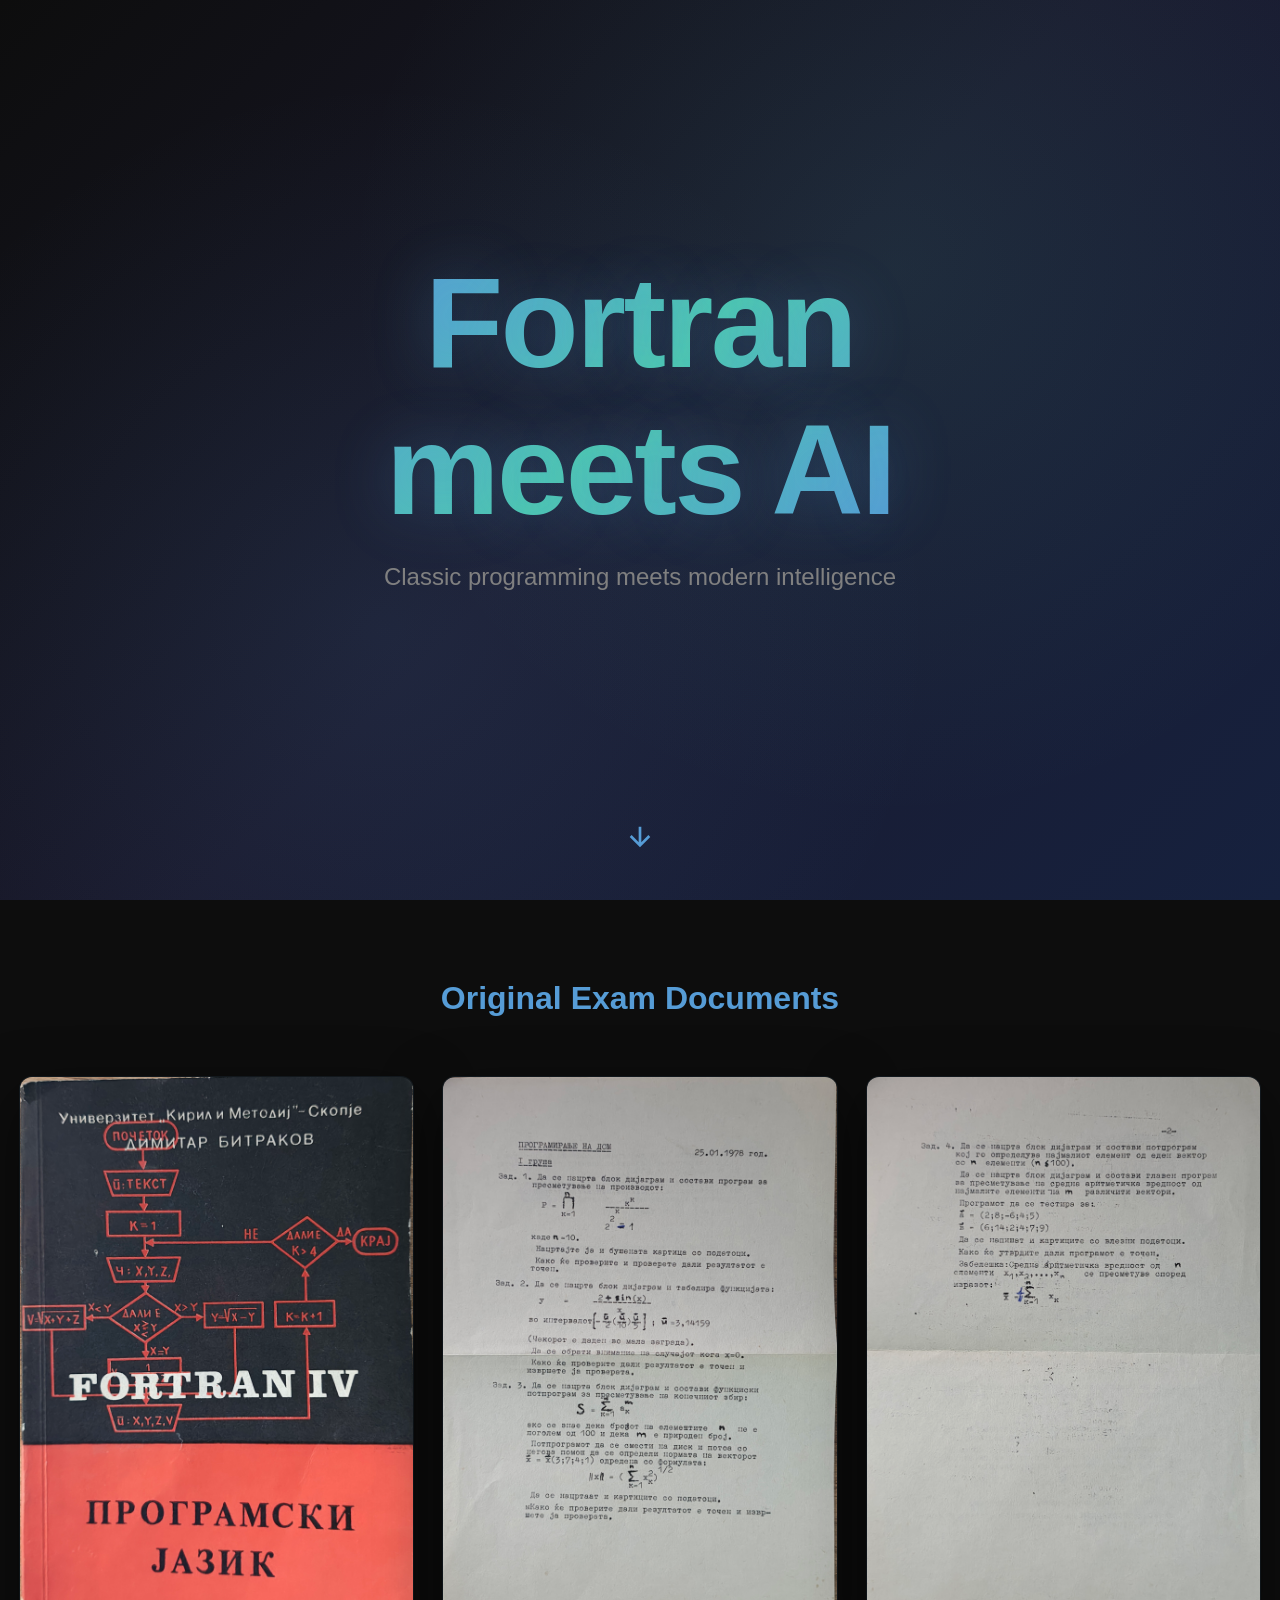
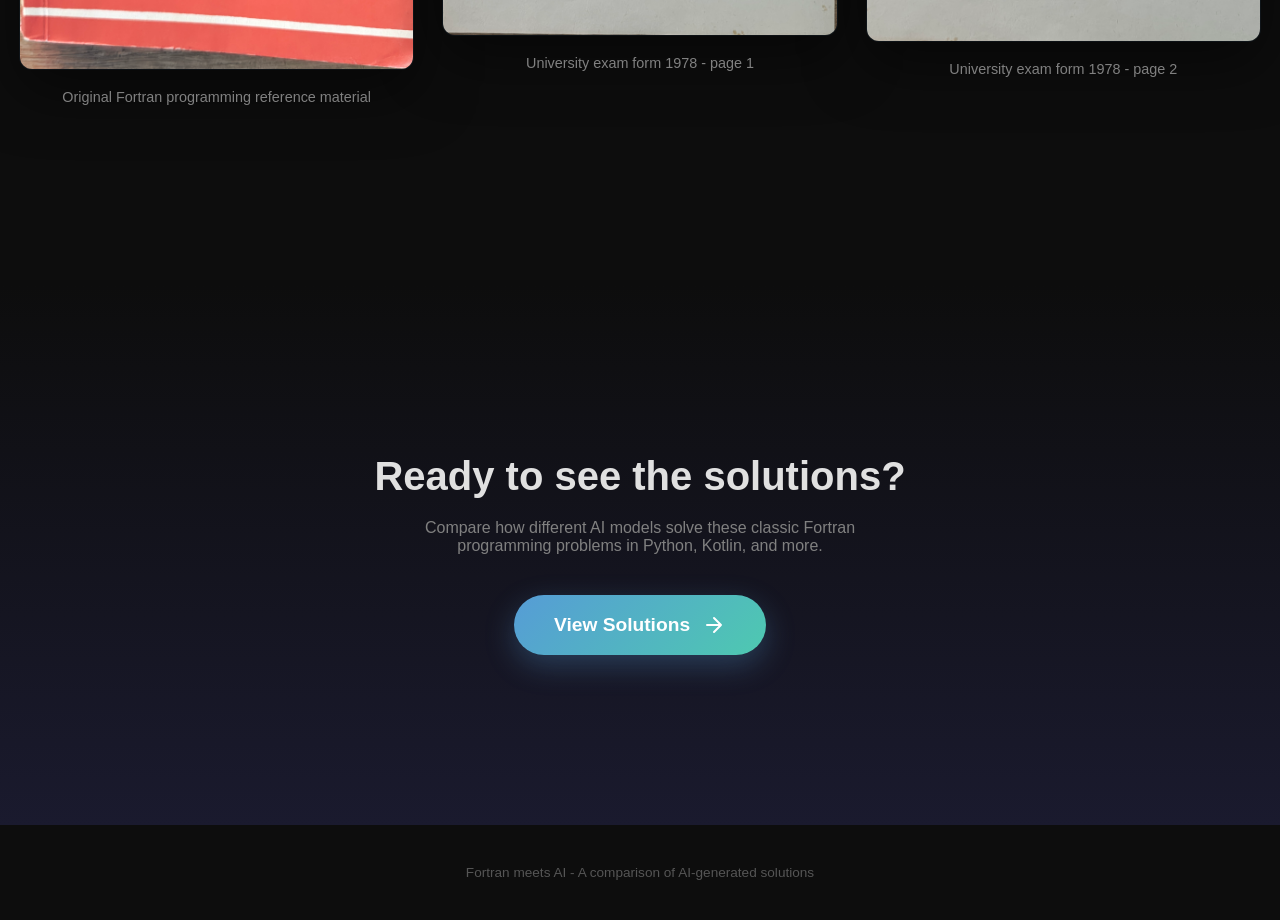
==== index.html @ 3dd75fbc "Update captions with page numbers" ====
<!DOCTYPE html>
<html lang="en">
<head>
  <meta charset="UTF-8">
  <meta name="viewport" content="width=device-width, initial-scale=1.0">
  <title>Fortran meets AI</title>
  <style>
    * { margin: 0; padding: 0; box-sizing: border-box; }
    
    html { scroll-behavior: smooth; }
    
    body { 
      font-family: -apple-system, BlinkMacSystemFont, 'Segoe UI', Roboto, sans-serif; 
      background: #0d0d0d;
      color: #e0e0e0;
      min-height: 100vh;
    }
    
    /* Hero Section */
    .hero {
      min-height: 100vh;
      display: flex;
      flex-direction: column;
      justify-content: center;
      align-items: center;
      text-align: center;
      padding: 40px 20px;
      background: linear-gradient(135deg, #0d0d0d 0%, #1a1a2e 50%, #16213e 100%);
      position: relative;
      overflow: hidden;
    }
    
    .hero::before {
      content: '';
      position: absolute;
      top: 0; left: 0; right: 0; bottom: 0;
      background: radial-gradient(circle at 30% 70%, rgba(86, 156, 214, 0.1) 0%, transparent 50%),
                  radial-gradient(circle at 70% 30%, rgba(78, 201, 176, 0.1) 0%, transparent 50%);
      pointer-events: none;
    }
    
    .hero-content {
      position: relative;
      z-index: 1;
    }
    
    .hero h1 {
      font-size: clamp(3rem, 12vw, 8rem);
      font-weight: 900;
      letter-spacing: -0.02em;
      background: linear-gradient(135deg, #569cd6 0%, #4ec9b0 50%, #569cd6 100%);
      -webkit-background-clip: text;
      -webkit-text-fill-color: transparent;
      background-clip: text;
      margin-bottom: 20px;
      text-shadow: 0 0 60px rgba(86, 156, 214, 0.3);
    }
    
    .hero .subtitle {
      font-size: clamp(1rem, 3vw, 1.5rem);
      color: #808080;
      margin-bottom: 60px;
      font-weight: 300;
    }
    
    .scroll-indicator {
      position: absolute;
      bottom: 40px;
      left: 50%;
      transform: translateX(-50%);
      animation: bounce 2s infinite;
      color: #569cd6;
      font-size: 2rem;
    }
    
    @keyframes bounce {
      0%, 20%, 50%, 80%, 100% { transform: translateX(-50%) translateY(0); }
      40% { transform: translateX(-50%) translateY(-15px); }
      60% { transform: translateX(-50%) translateY(-7px); }
    }
    
    /* Gallery Section */
    .gallery {
      padding: 80px 20px;
      max-width: 1400px;
      margin: 0 auto;
    }
    
    .gallery h2 {
      text-align: center;
      font-size: 2rem;
      color: #569cd6;
      margin-bottom: 60px;
    }
    
    .gallery-images {
      display: flex;
      gap: 30px;
      justify-content: center;
      flex-wrap: wrap;
    }
    
    .gallery-item {
      flex: 1;
      min-width: 280px;
      max-width: 400px;
      display: flex;
      flex-direction: column;
      align-items: center;
      margin-bottom: 100px;
      opacity: 0;
      transform: translateY(50px);
      transition: opacity 0.6s ease, transform 0.6s ease;
    }
    
    .gallery-item.visible {
      opacity: 1;
      transform: translateY(0);
    }
    
    .gallery-item img {
      max-width: 100%;
      width: 100%;
      max-width: 800px;
      height: auto;
      border-radius: 12px;
      box-shadow: 0 20px 60px rgba(0, 0, 0, 0.5),
                  0 0 0 1px rgba(86, 156, 214, 0.1);
      transition: transform 0.3s ease, box-shadow 0.3s ease;
    }
    
    .gallery-item img:hover {
      transform: scale(1.02);
      box-shadow: 0 30px 80px rgba(0, 0, 0, 0.6),
                  0 0 0 1px rgba(86, 156, 214, 0.3);
    }
    
    .gallery-item .caption {
      margin-top: 20px;
      color: #808080;
      font-size: 0.9rem;
    }
    
    /* CTA Section */
    .cta-section {
      min-height: 60vh;
      display: flex;
      flex-direction: column;
      justify-content: center;
      align-items: center;
      text-align: center;
      padding: 60px 20px;
      background: linear-gradient(180deg, #0d0d0d 0%, #1a1a2e 100%);
    }
    
    .cta-section h2 {
      font-size: clamp(1.5rem, 5vw, 2.5rem);
      color: #e0e0e0;
      margin-bottom: 20px;
    }
    
    .cta-section p {
      color: #808080;
      margin-bottom: 40px;
      max-width: 500px;
    }
    
    .btn-solutions {
      display: inline-flex;
      align-items: center;
      gap: 12px;
      padding: 18px 40px;
      font-size: 1.2rem;
      font-weight: 600;
      color: #fff;
      background: linear-gradient(135deg, #569cd6 0%, #4ec9b0 100%);
      border: none;
      border-radius: 50px;
      cursor: pointer;
      text-decoration: none;
      transition: transform 0.3s ease, box-shadow 0.3s ease;
      box-shadow: 0 10px 30px rgba(86, 156, 214, 0.3);
    }
    
    .btn-solutions:hover {
      transform: translateY(-3px);
      box-shadow: 0 15px 40px rgba(86, 156, 214, 0.4);
    }
    
    .btn-solutions svg {
      width: 24px;
      height: 24px;
      transition: transform 0.3s ease;
    }
    
    .btn-solutions:hover svg {
      transform: translateX(5px);
    }
    
    /* Footer */
    footer {
      text-align: center;
      padding: 40px 20px;
      color: #555;
      font-size: 0.85rem;
    }
    
    /* Responsive */
    @media (max-width: 768px) {
      .gallery { padding: 40px 15px; }
      .gallery-item { margin-bottom: 60px; }
    }
  </style>
</head>
<body>
  <!-- Hero Section -->
  <section class="hero">
    <div class="hero-content">
      <h1>Fortran<br>meets AI</h1>
      <p class="subtitle">Classic programming meets modern intelligence</p>
    </div>
    <div class="scroll-indicator">
      <svg xmlns="http://www.w3.org/2000/svg" width="32" height="32" viewBox="0 0 24 24" fill="none" stroke="currentColor" stroke-width="2">
        <path d="M12 5v14M19 12l-7 7-7-7"/>
      </svg>
    </div>
  </section>
  
  <!-- Gallery Section -->
  <section class="gallery">
    <h2>Original Exam Documents</h2>
    
    <div class="gallery-images">
      <div class="gallery-item">
        <img src="img/fortran_front.jpg" alt="Fortran Programming Book" loading="lazy">
        <p class="caption">Original Fortran programming reference material</p>
      </div>
      
      <div class="gallery-item">
        <img src="img/exam_pg_1_mk.jpg" alt="Exam Page 1" loading="lazy">
        <p class="caption">University exam form 1978 - page 1</p>
      </div>
      
      <div class="gallery-item">
        <img src="img/exam_pg_2_mk.jpg" alt="Exam Page 2" loading="lazy">
        <p class="caption">University exam form 1978 - page 2</p>
      </div>
    </div>
  </section>
  
  <!-- CTA Section -->
  <section class="cta-section">
    <h2>Ready to see the solutions?</h2>
    <p>Compare how different AI models solve these classic Fortran programming problems in Python, Kotlin, and more.</p>
    <a href="solutions.html" class="btn-solutions">
      View Solutions
      <svg xmlns="http://www.w3.org/2000/svg" viewBox="0 0 24 24" fill="none" stroke="currentColor" stroke-width="2" stroke-linecap="round" stroke-linejoin="round">
        <path d="M5 12h14M12 5l7 7-7 7"/>
      </svg>
    </a>
  </section>
  
  <footer>
    <p>Fortran meets AI - A comparison of AI-generated solutions</p>
  </footer>
  
  <script>
    // Scroll animations
    const observerOptions = {
      threshold: 0.1,
      rootMargin: '0px 0px -50px 0px'
    };
    
    const observer = new IntersectionObserver(function(entries) {
      entries.forEach(function(entry) {
        if (entry.isIntersecting) {
          entry.target.classList.add('visible');
        }
      });
    }, observerOptions);
    
    document.querySelectorAll('.gallery-item').forEach(function(item) {
      observer.observe(item);
    });
  </script>
</body>
</html>
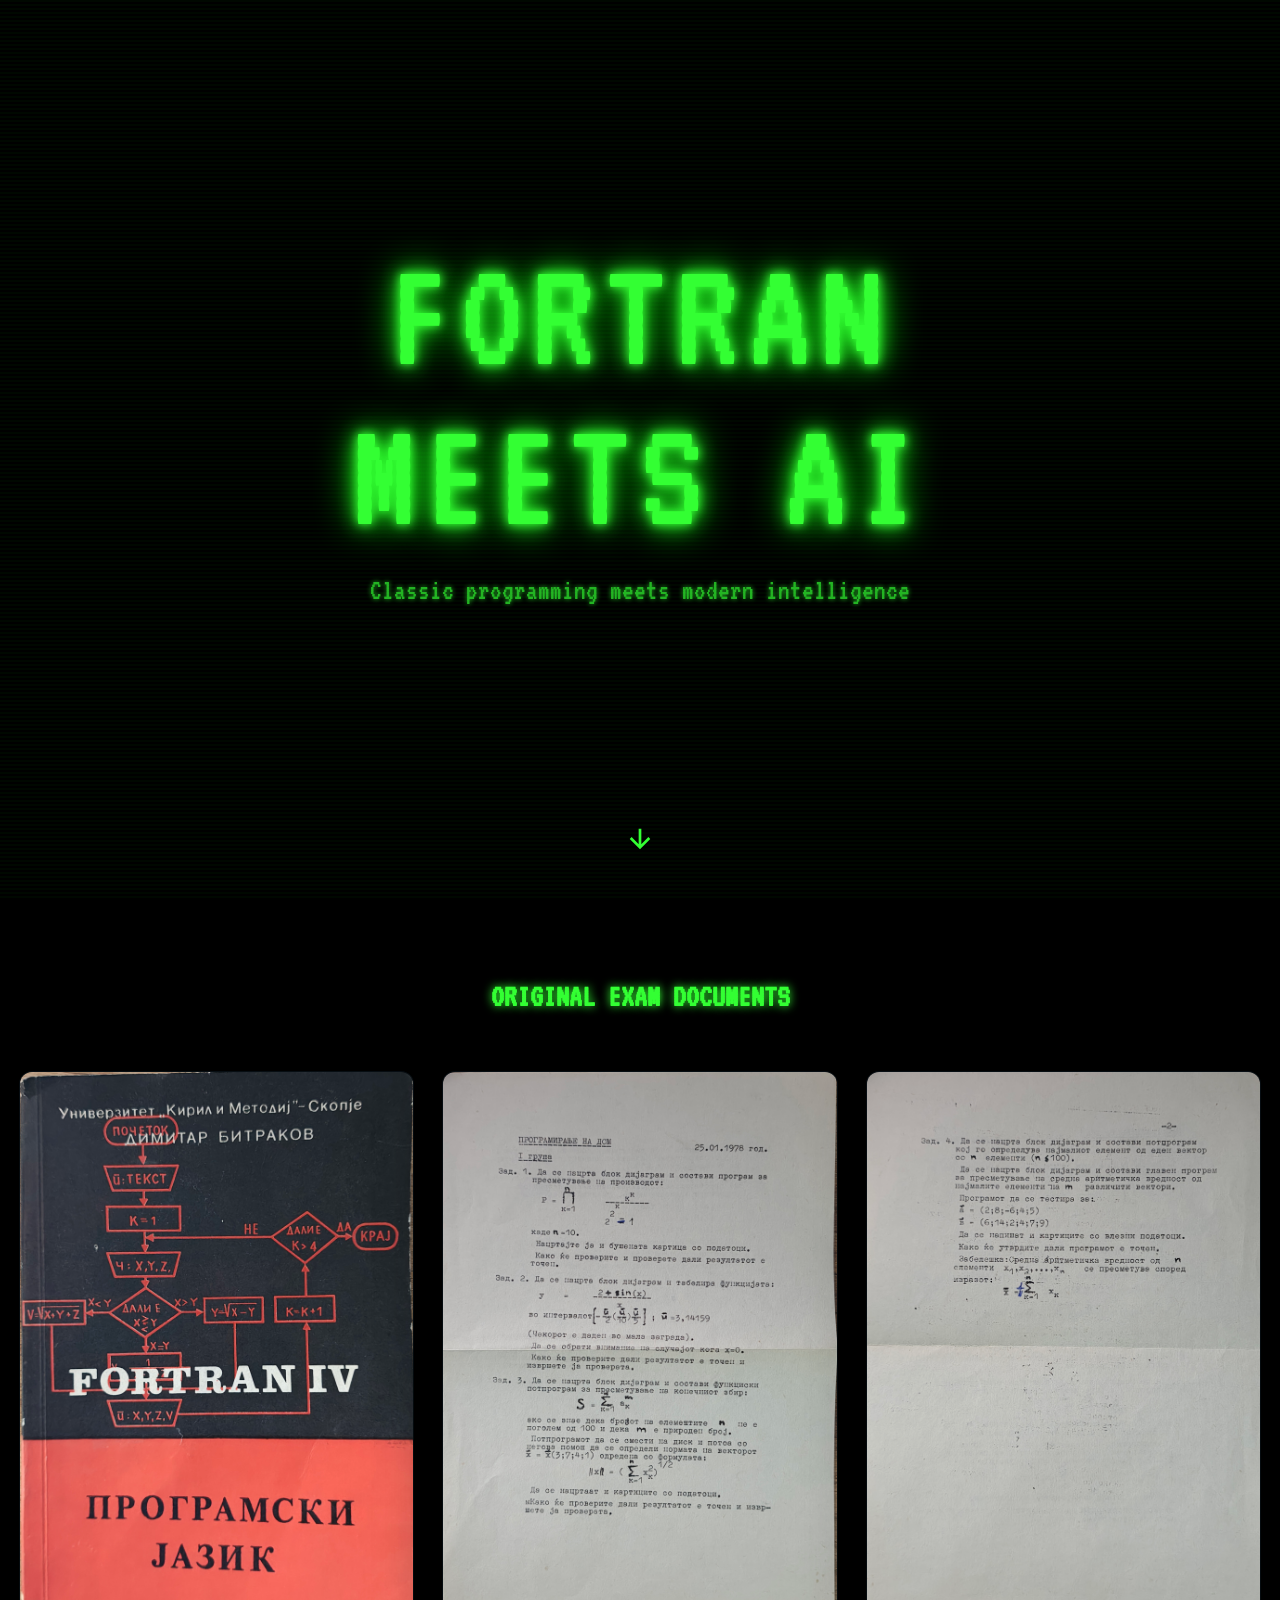
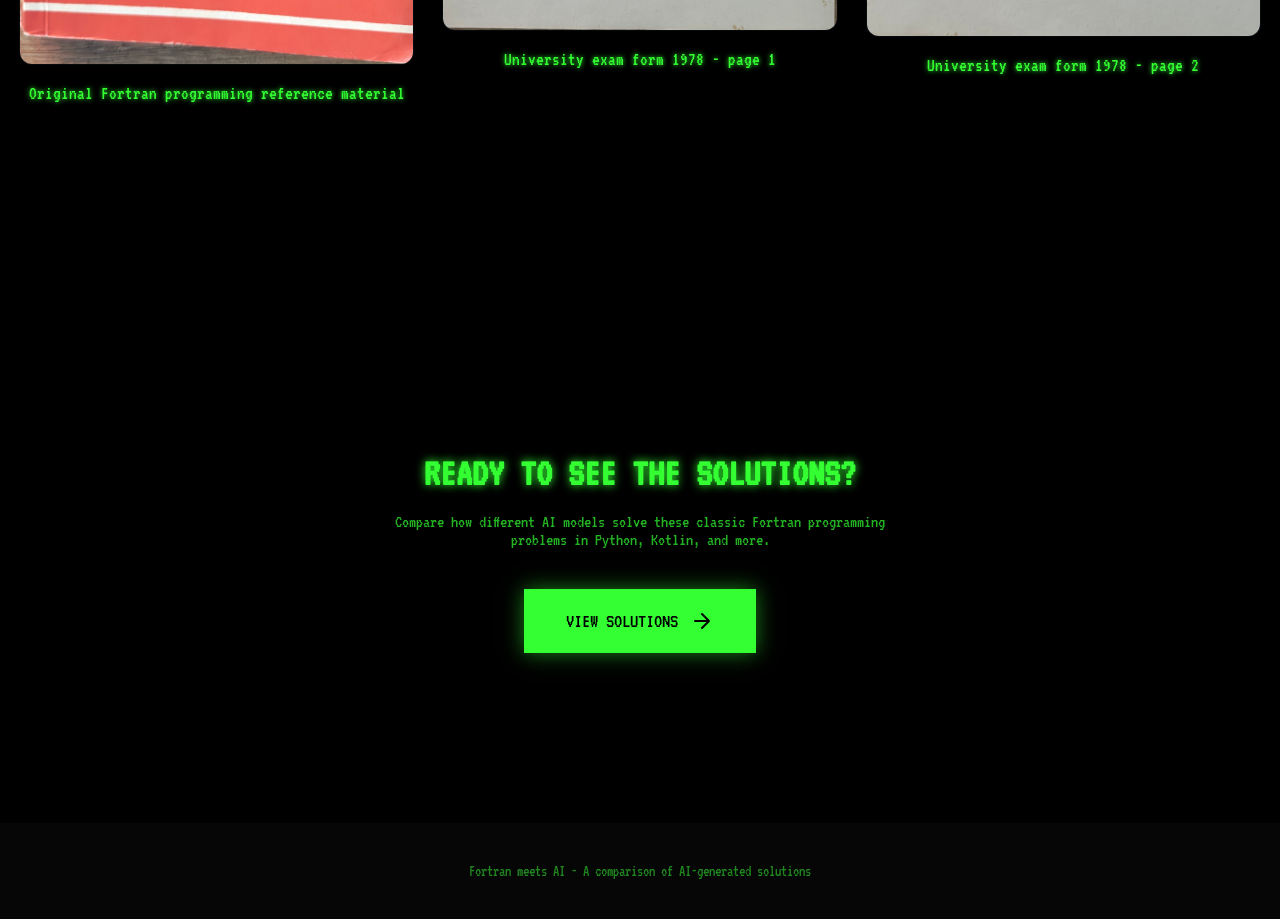
==== commit 04808733: "Add retro 80s computer font and styling" ====
--- a/index.html
+++ b/index.html
@@ -4,16 +4,20 @@
   <meta charset="UTF-8">
   <meta name="viewport" content="width=device-width, initial-scale=1.0">
   <title>Fortran meets AI</title>
+  <link rel="preconnect" href="https://fonts.googleapis.com">
+  <link rel="preconnect" href="https://fonts.gstatic.com" crossorigin>
+  <link href="https://fonts.googleapis.com/css2?family=VT323&display=swap" rel="stylesheet">
   <style>
     * { margin: 0; padding: 0; box-sizing: border-box; }
     
     html { scroll-behavior: smooth; }
     
     body { 
-      font-family: -apple-system, BlinkMacSystemFont, 'Segoe UI', Roboto, sans-serif; 
+      font-family: 'VT323', 'Courier New', monospace; 
       background: #0d0d0d;
-      color: #e0e0e0;
+      color: #33ff33;
       min-height: 100vh;
+      font-size: 18px;
     }
     
     /* Hero Section */
@@ -25,7 +29,7 @@
       align-items: center;
       text-align: center;
       padding: 40px 20px;
-      background: linear-gradient(135deg, #0d0d0d 0%, #1a1a2e 50%, #16213e 100%);
+      background: #000;
       position: relative;
       overflow: hidden;
     }
@@ -34,8 +38,13 @@
       content: '';
       position: absolute;
       top: 0; left: 0; right: 0; bottom: 0;
-      background: radial-gradient(circle at 30% 70%, rgba(86, 156, 214, 0.1) 0%, transparent 50%),
-                  radial-gradient(circle at 70% 30%, rgba(78, 201, 176, 0.1) 0%, transparent 50%);
+      background: repeating-linear-gradient(
+        0deg,
+        transparent,
+        transparent 2px,
+        rgba(0, 255, 0, 0.03) 2px,
+        rgba(0, 255, 0, 0.03) 4px
+      );
       pointer-events: none;
     }
     
@@ -45,22 +54,21 @@
     }
     
     .hero h1 {
-      font-size: clamp(3rem, 12vw, 8rem);
-      font-weight: 900;
-      letter-spacing: -0.02em;
-      background: linear-gradient(135deg, #569cd6 0%, #4ec9b0 50%, #569cd6 100%);
-      -webkit-background-clip: text;
-      -webkit-text-fill-color: transparent;
-      background-clip: text;
+      font-size: clamp(3rem, 15vw, 10rem);
+      font-weight: 400;
+      letter-spacing: 0.05em;
+      color: #33ff33;
+      text-shadow: 0 0 10px #33ff33, 0 0 20px #33ff33, 0 0 40px #00ff00;
       margin-bottom: 20px;
-      text-shadow: 0 0 60px rgba(86, 156, 214, 0.3);
+      text-transform: uppercase;
     }
     
     .hero .subtitle {
-      font-size: clamp(1rem, 3vw, 1.5rem);
-      color: #808080;
+      font-size: clamp(1rem, 3vw, 1.8rem);
+      color: #33ff33;
+      opacity: 0.7;
       margin-bottom: 60px;
-      font-weight: 300;
+      text-shadow: 0 0 5px #33ff33;
     }
     
     .scroll-indicator {
@@ -69,8 +77,9 @@
       left: 50%;
       transform: translateX(-50%);
       animation: bounce 2s infinite;
-      color: #569cd6;
+      color: #33ff33;
       font-size: 2rem;
+      text-shadow: 0 0 10px #33ff33;
     }
     
     @keyframes bounce {
@@ -84,13 +93,16 @@
       padding: 80px 20px;
       max-width: 1400px;
       margin: 0 auto;
+      background: #000;
     }
     
     .gallery h2 {
       text-align: center;
       font-size: 2rem;
-      color: #569cd6;
+      color: #33ff33;
       margin-bottom: 60px;
+      text-shadow: 0 0 10px #33ff33;
+      text-transform: uppercase;
     }
     
     .gallery-images {
@@ -137,8 +149,9 @@
     
     .gallery-item .caption {
       margin-top: 20px;
-      color: #808080;
-      font-size: 0.9rem;
+      color: #33ff33;
+      font-size: 1.2rem;
+      text-shadow: 0 0 5px #33ff33;
     }
     
     /* CTA Section */
@@ -150,17 +163,20 @@
       align-items: center;
       text-align: center;
       padding: 60px 20px;
-      background: linear-gradient(180deg, #0d0d0d 0%, #1a1a2e 100%);
+      background: #000;
     }
     
     .cta-section h2 {
       font-size: clamp(1.5rem, 5vw, 2.5rem);
-      color: #e0e0e0;
+      color: #33ff33;
       margin-bottom: 20px;
+      text-shadow: 0 0 10px #33ff33;
+      text-transform: uppercase;
     }
     
     .cta-section p {
-      color: #808080;
+      color: #33ff33;
+      opacity: 0.7;
       margin-bottom: 40px;
       max-width: 500px;
     }
@@ -170,21 +186,22 @@
       align-items: center;
       gap: 12px;
       padding: 18px 40px;
-      font-size: 1.2rem;
-      font-weight: 600;
-      color: #fff;
-      background: linear-gradient(135deg, #569cd6 0%, #4ec9b0 100%);
-      border: none;
-      border-radius: 50px;
+      font-size: 1.3rem;
+      font-family: 'VT323', 'Courier New', monospace;
+      color: #000;
+      background: #33ff33;
+      border: 2px solid #33ff33;
       cursor: pointer;
       text-decoration: none;
-      transition: transform 0.3s ease, box-shadow 0.3s ease;
-      box-shadow: 0 10px 30px rgba(86, 156, 214, 0.3);
+      transition: all 0.3s ease;
+      box-shadow: 0 0 20px rgba(51, 255, 51, 0.5);
+      text-transform: uppercase;
     }
     
     .btn-solutions:hover {
-      transform: translateY(-3px);
-      box-shadow: 0 15px 40px rgba(86, 156, 214, 0.4);
+      background: #000;
+      color: #33ff33;
+      box-shadow: 0 0 30px rgba(51, 255, 51, 0.8);
     }
     
     .btn-solutions svg {
@@ -201,8 +218,10 @@
     footer {
       text-align: center;
       padding: 40px 20px;
-      color: #555;
-      font-size: 0.85rem;
+      color: #33ff33;
+      opacity: 0.5;
+      font-size: 1rem;
+      background: #000;
     }
     
     /* Responsive */
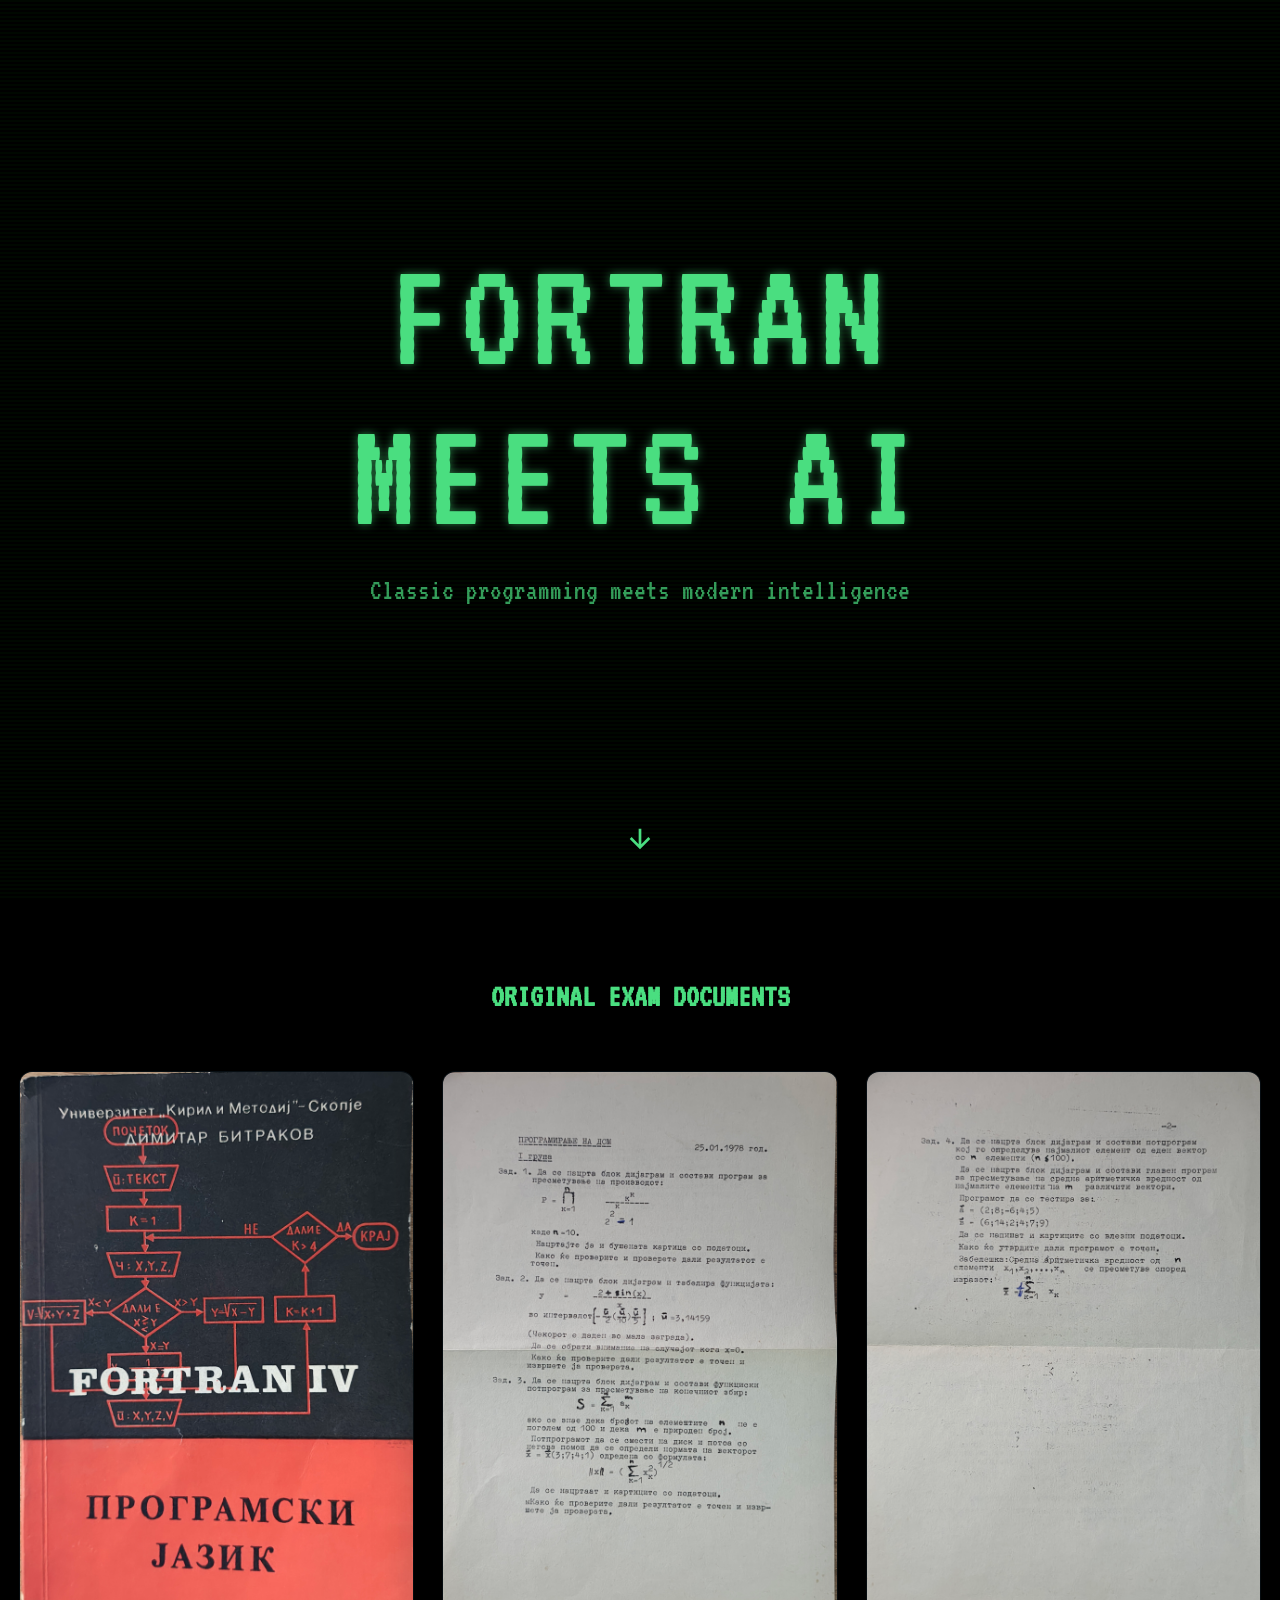
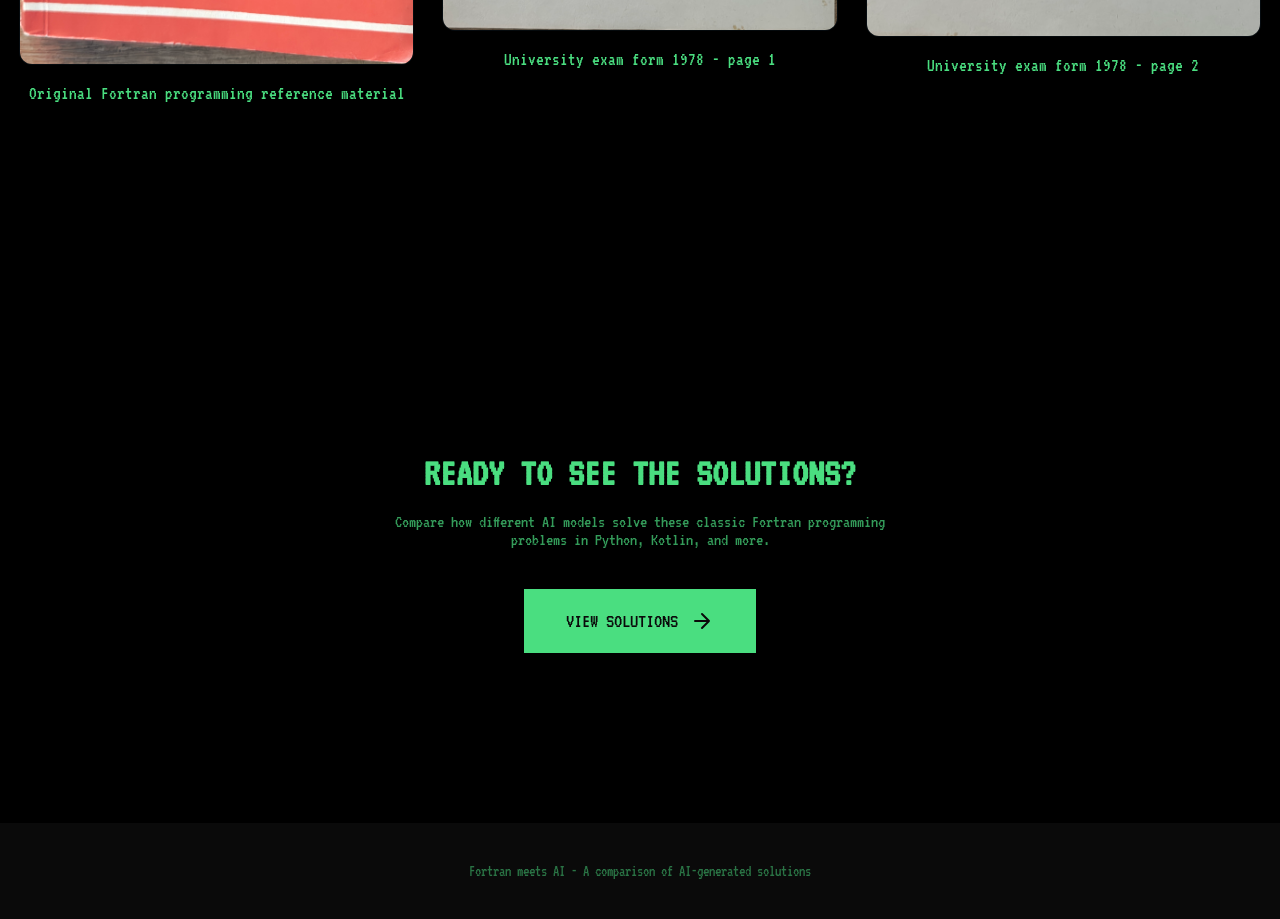
==== commit 09d952c5: "Apply retro styling to both pages with subtle green" ====
--- a/index.html
+++ b/index.html
@@ -14,8 +14,8 @@
     
     body { 
       font-family: 'VT323', 'Courier New', monospace; 
-      background: #0d0d0d;
-      color: #33ff33;
+      background: #0a0a0a;
+      color: #4ade80;
       min-height: 100vh;
       font-size: 18px;
     }
@@ -57,18 +57,17 @@
       font-size: clamp(3rem, 15vw, 10rem);
       font-weight: 400;
       letter-spacing: 0.05em;
-      color: #33ff33;
-      text-shadow: 0 0 10px #33ff33, 0 0 20px #33ff33, 0 0 40px #00ff00;
+      color: #4ade80;
+      text-shadow: 0 0 10px rgba(74, 222, 128, 0.5);
       margin-bottom: 20px;
       text-transform: uppercase;
     }
     
     .hero .subtitle {
       font-size: clamp(1rem, 3vw, 1.8rem);
-      color: #33ff33;
+      color: #4ade80;
       opacity: 0.7;
       margin-bottom: 60px;
-      text-shadow: 0 0 5px #33ff33;
     }
     
     .scroll-indicator {
@@ -77,9 +76,8 @@
       left: 50%;
       transform: translateX(-50%);
       animation: bounce 2s infinite;
-      color: #33ff33;
+      color: #4ade80;
       font-size: 2rem;
-      text-shadow: 0 0 10px #33ff33;
     }
     
     @keyframes bounce {
@@ -99,9 +97,8 @@
     .gallery h2 {
       text-align: center;
       font-size: 2rem;
-      color: #33ff33;
+      color: #4ade80;
       margin-bottom: 60px;
-      text-shadow: 0 0 10px #33ff33;
       text-transform: uppercase;
     }
     
@@ -149,9 +146,8 @@
     
     .gallery-item .caption {
       margin-top: 20px;
-      color: #33ff33;
+      color: #4ade80;
       font-size: 1.2rem;
-      text-shadow: 0 0 5px #33ff33;
     }
     
     /* CTA Section */
@@ -168,14 +164,13 @@
     
     .cta-section h2 {
       font-size: clamp(1.5rem, 5vw, 2.5rem);
-      color: #33ff33;
+      color: #4ade80;
       margin-bottom: 20px;
-      text-shadow: 0 0 10px #33ff33;
       text-transform: uppercase;
     }
     
     .cta-section p {
-      color: #33ff33;
+      color: #4ade80;
       opacity: 0.7;
       margin-bottom: 40px;
       max-width: 500px;
@@ -188,20 +183,18 @@
       padding: 18px 40px;
       font-size: 1.3rem;
       font-family: 'VT323', 'Courier New', monospace;
-      color: #000;
-      background: #33ff33;
-      border: 2px solid #33ff33;
+      color: #0a0a0a;
+      background: #4ade80;
+      border: 2px solid #4ade80;
       cursor: pointer;
       text-decoration: none;
       transition: all 0.3s ease;
-      box-shadow: 0 0 20px rgba(51, 255, 51, 0.5);
       text-transform: uppercase;
     }
     
     .btn-solutions:hover {
-      background: #000;
-      color: #33ff33;
-      box-shadow: 0 0 30px rgba(51, 255, 51, 0.8);
+      background: transparent;
+      color: #4ade80;
     }
     
     .btn-solutions svg {
@@ -218,10 +211,10 @@
     footer {
       text-align: center;
       padding: 40px 20px;
-      color: #33ff33;
+      color: #4ade80;
       opacity: 0.5;
       font-size: 1rem;
-      background: #000;
+      background: #0a0a0a;
     }
     
     /* Responsive */
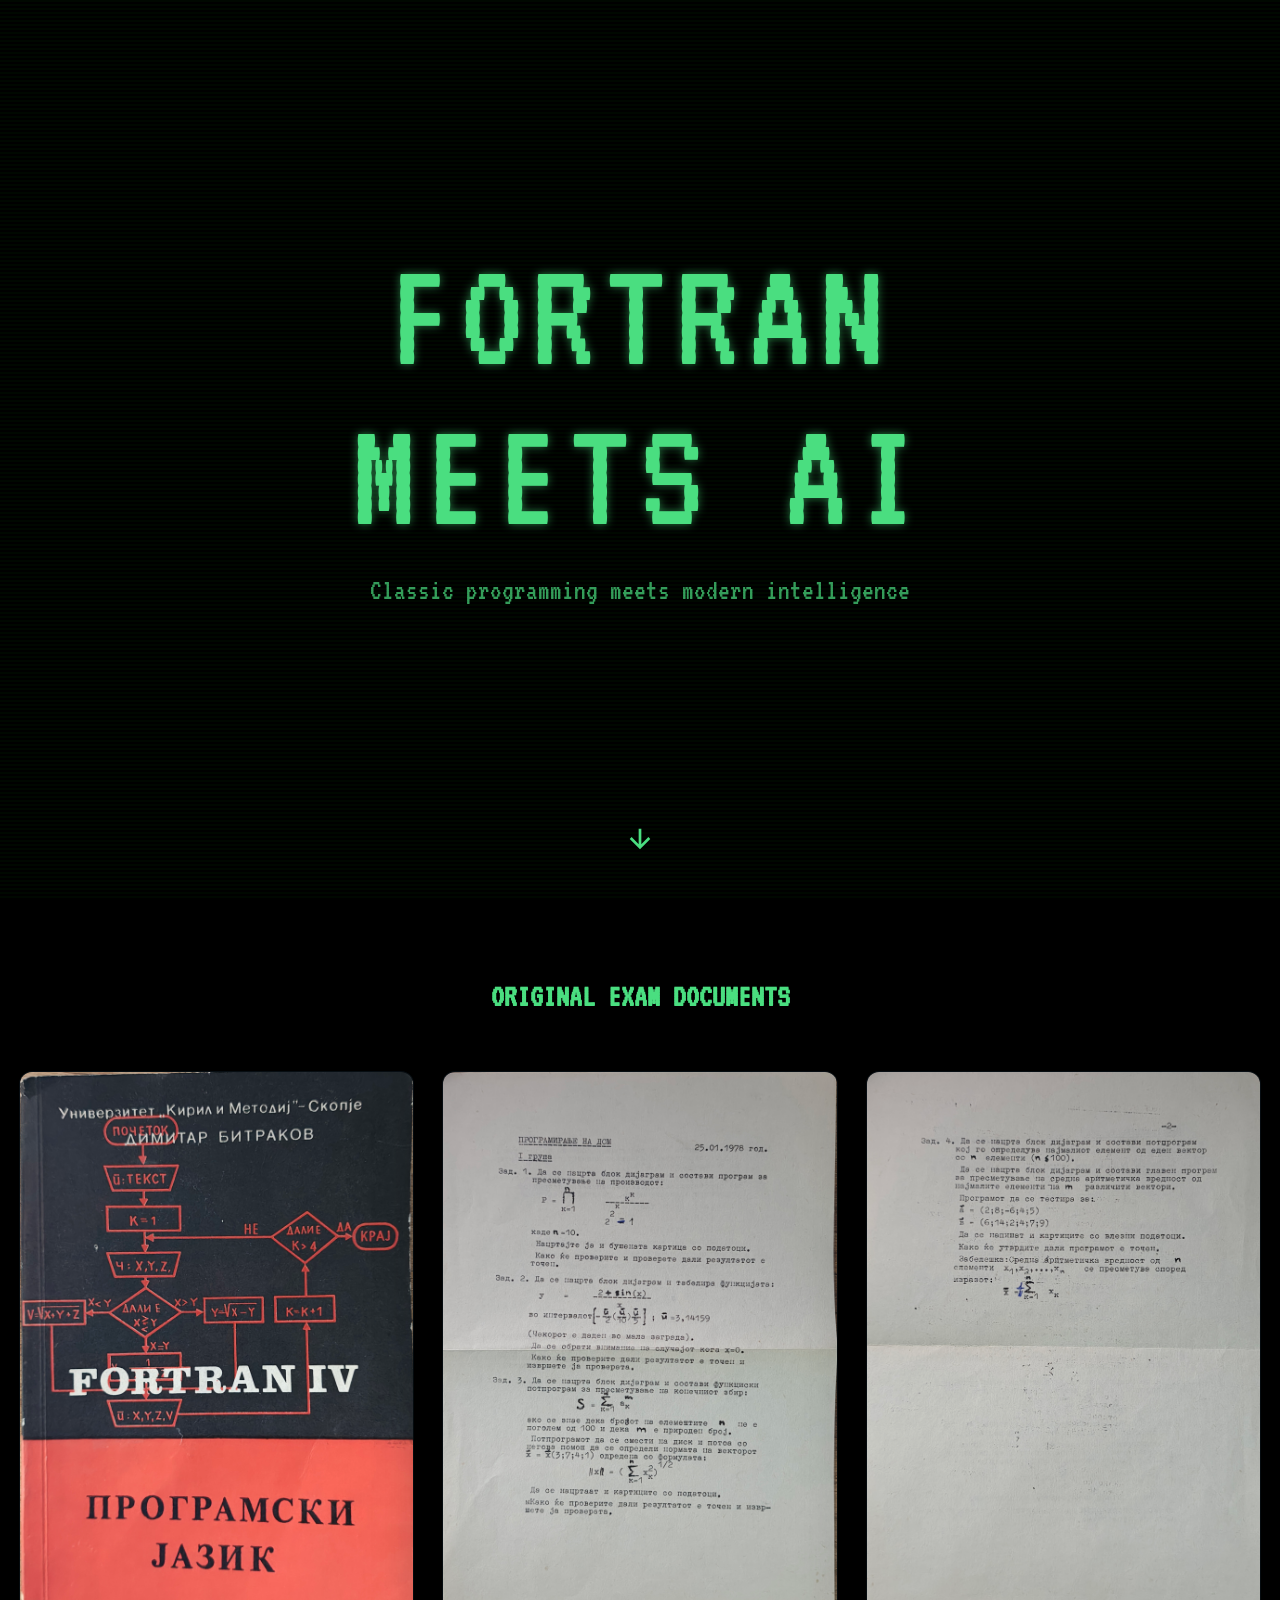
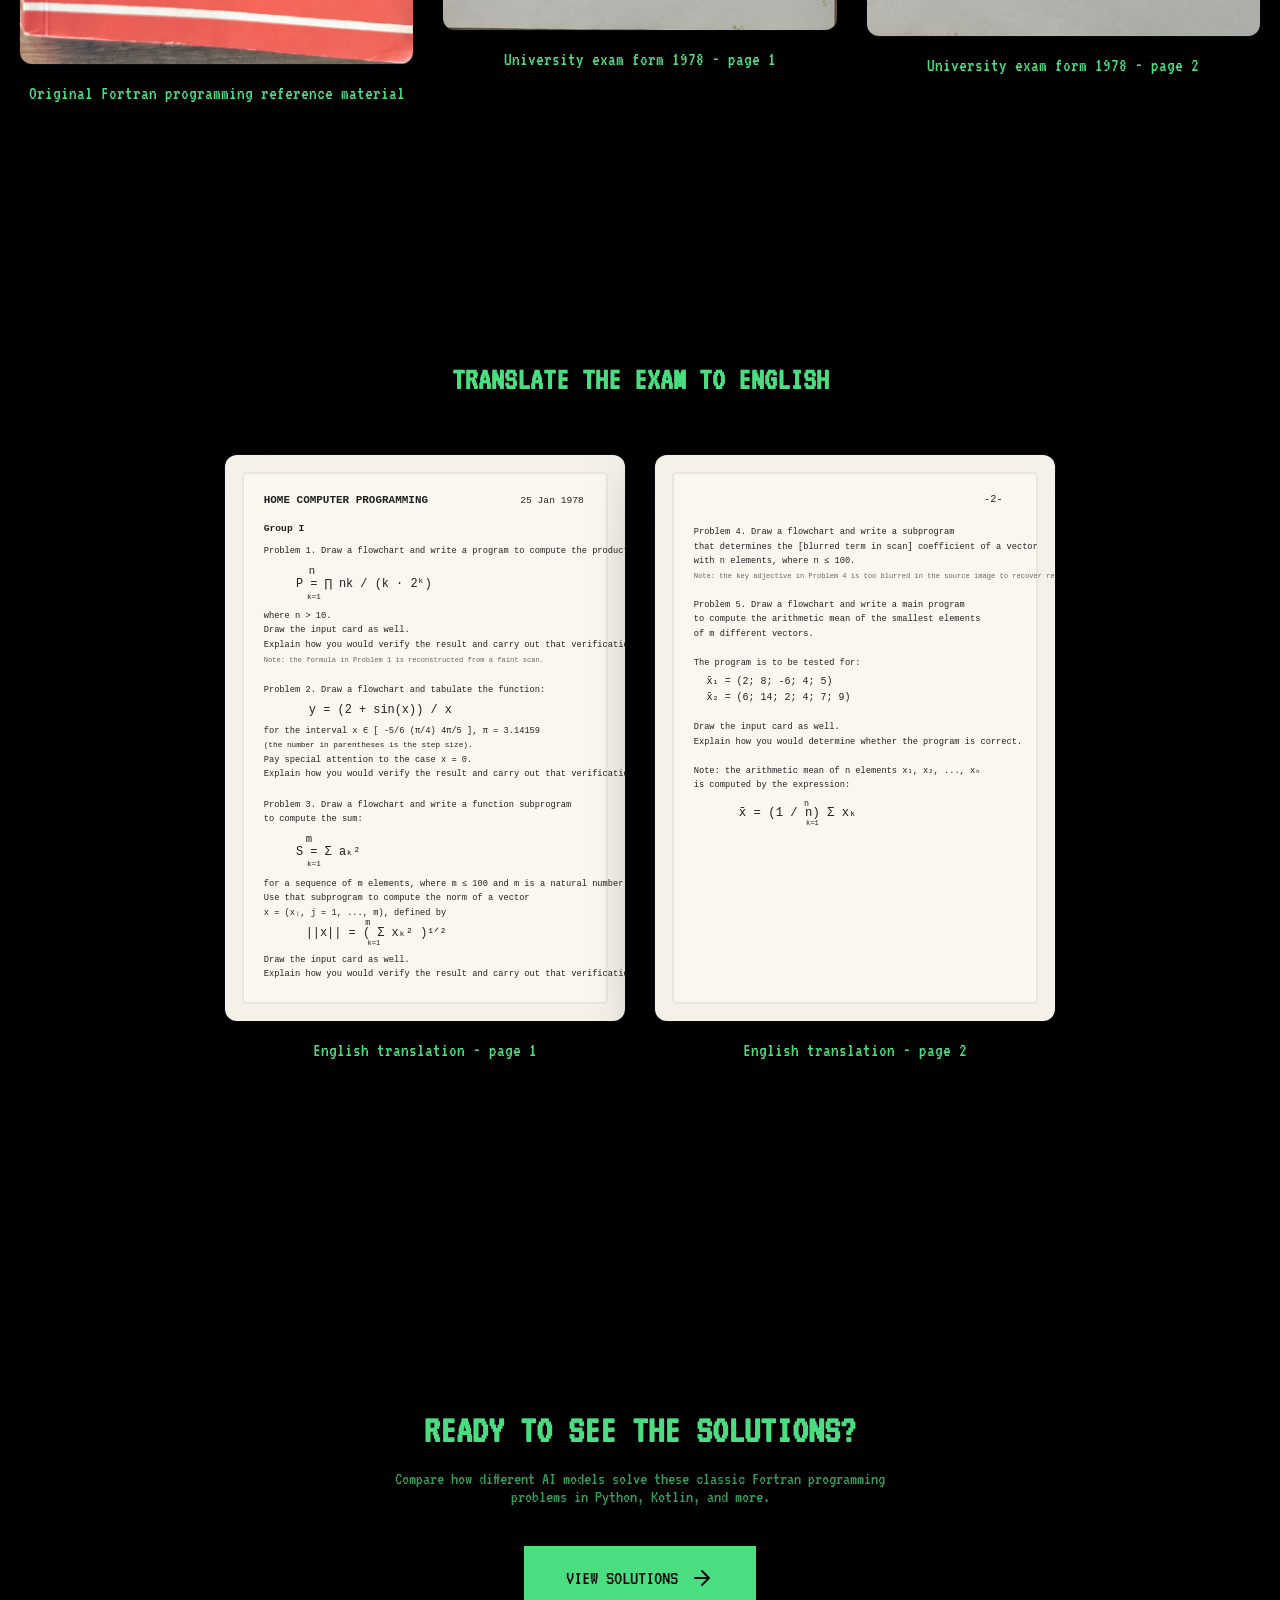
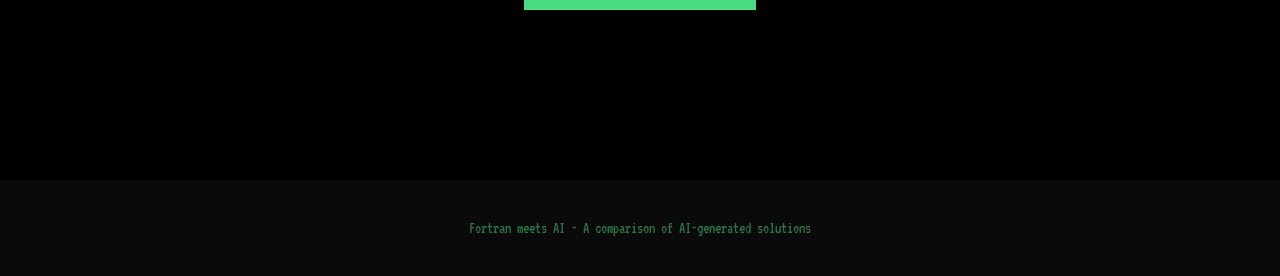
==== commit 3a954a8c: "Add translated exam SVG images section" ====
--- a/index.html
+++ b/index.html
@@ -260,6 +260,23 @@
     </div>
   </section>
   
+  <!-- Translated Section -->
+  <section class="gallery">
+    <h2>Translate the exam to English</h2>
+    
+    <div class="gallery-images">
+      <div class="gallery-item">
+        <img src="img/exam_pg_1_en.svg" alt="Translated Exam Page 1" loading="lazy">
+        <p class="caption">English translation - page 1</p>
+      </div>
+      
+      <div class="gallery-item">
+        <img src="img/exam_pg_2_en.svg" alt="Translated Exam Page 2" loading="lazy">
+        <p class="caption">English translation - page 2</p>
+      </div>
+    </div>
+  </section>
+   
   <!-- CTA Section -->
   <section class="cta-section">
     <h2>Ready to see the solutions?</h2>
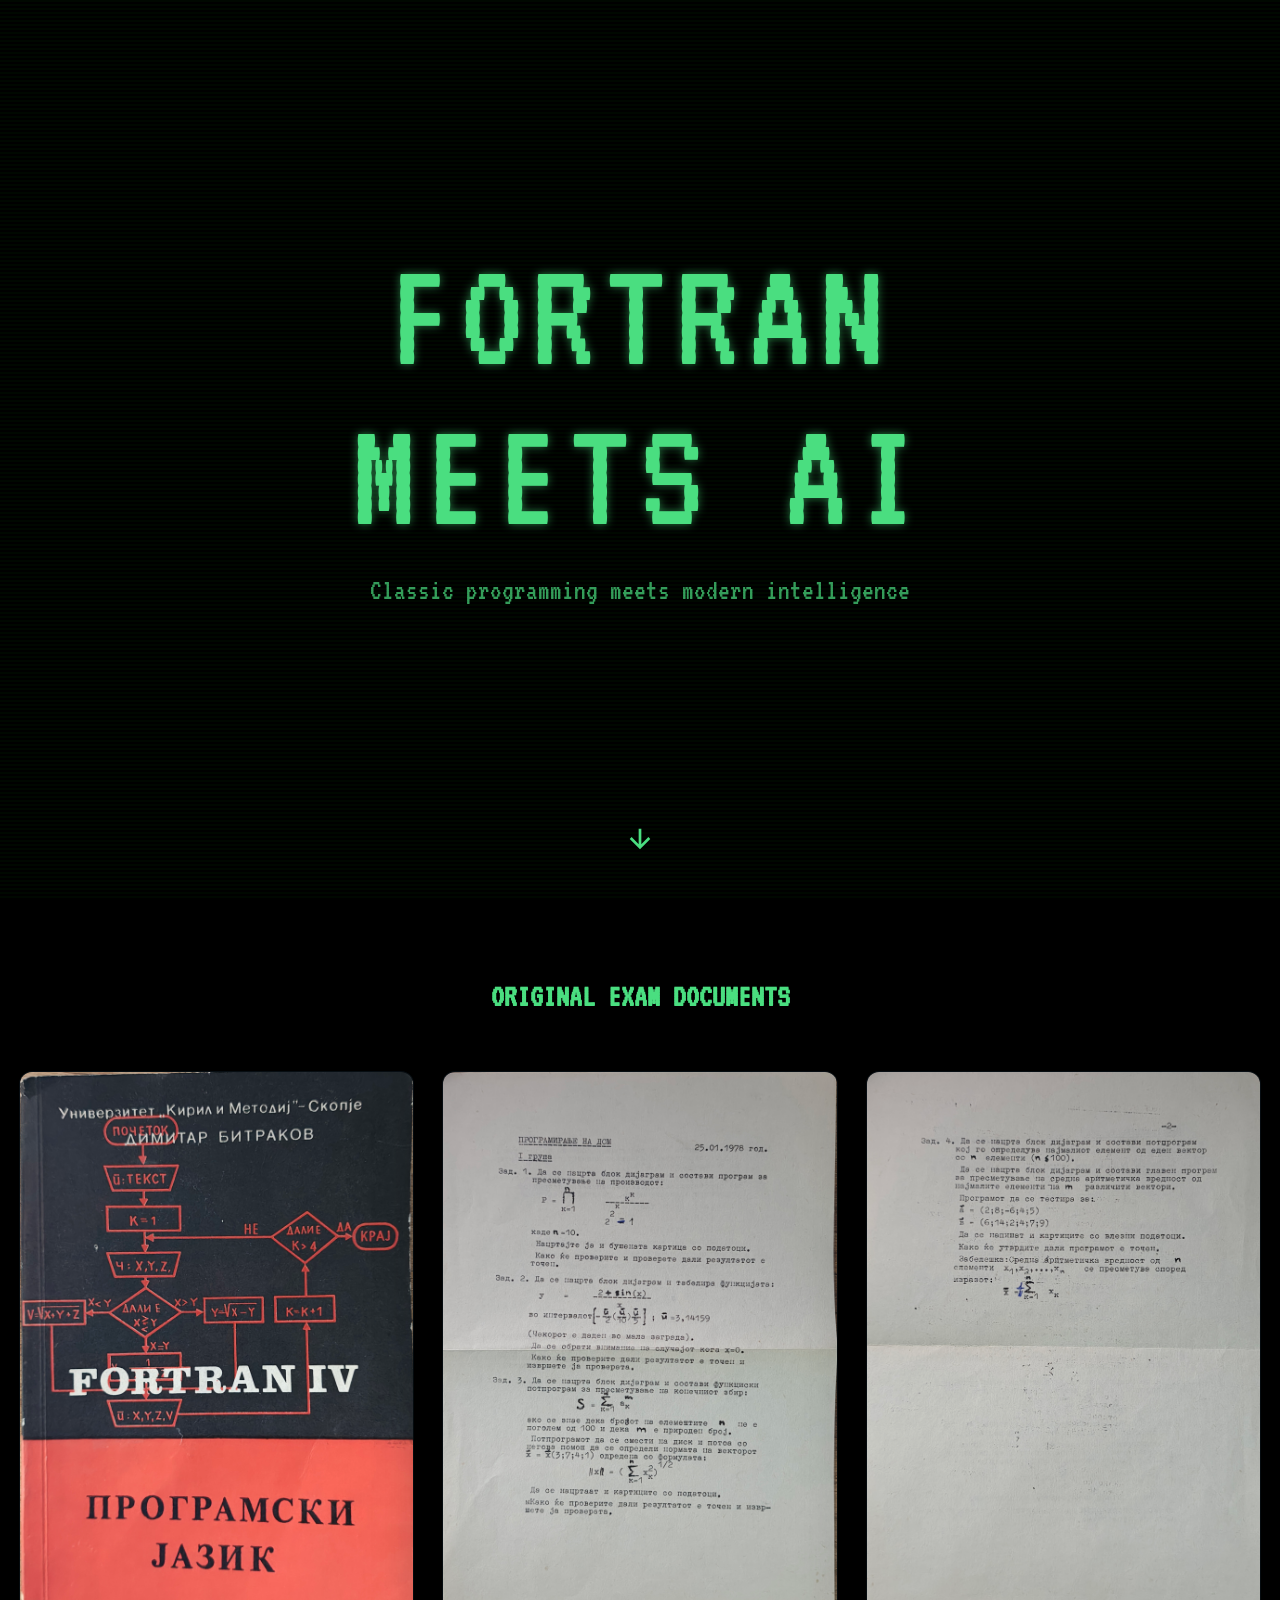
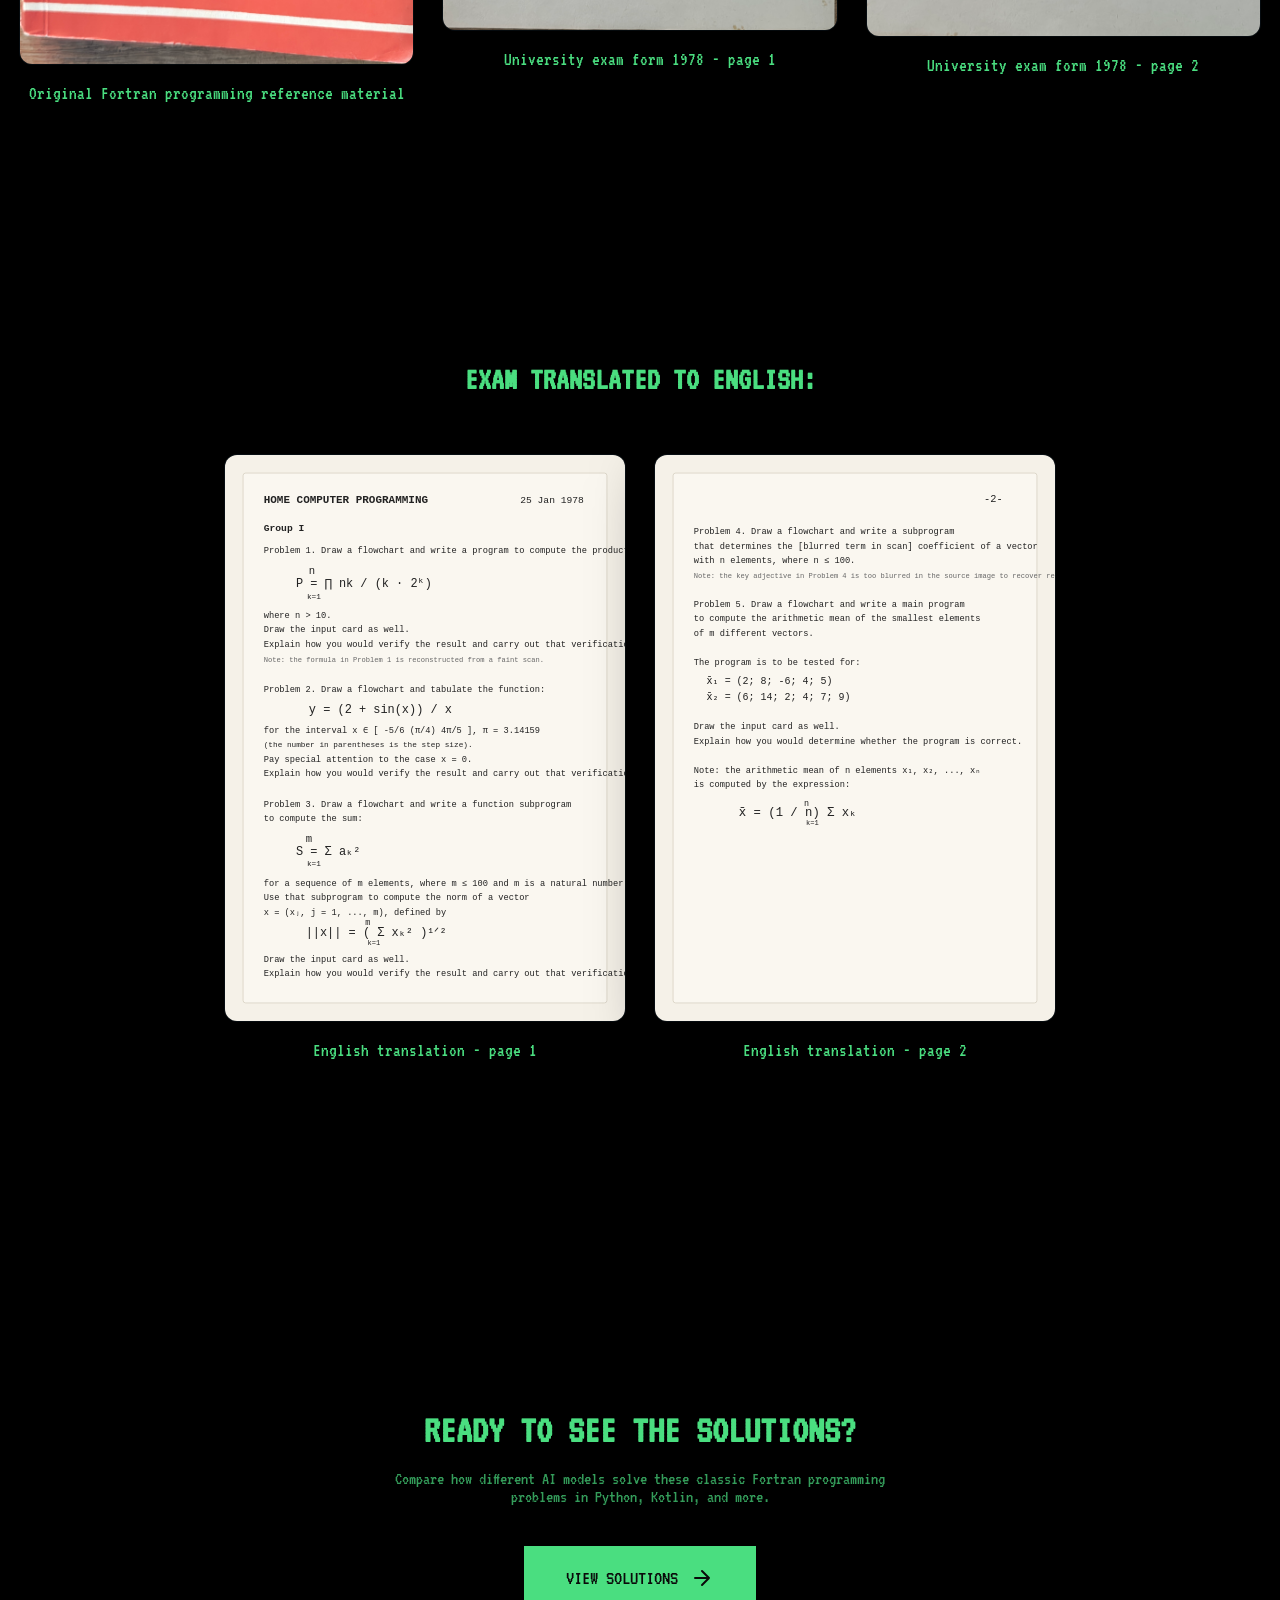
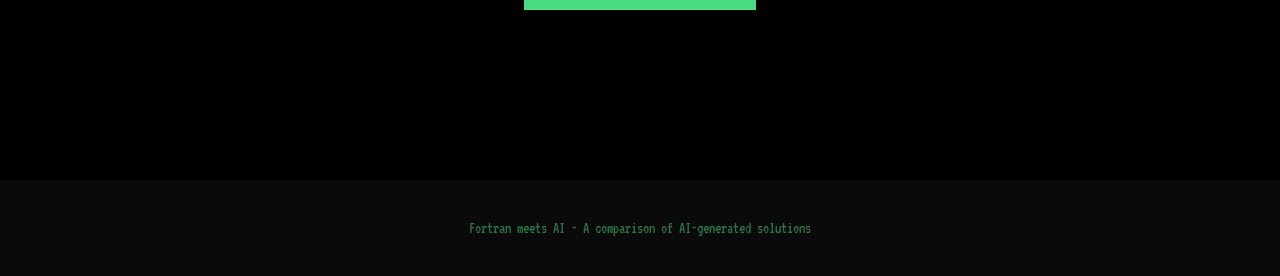
==== commit 7b29c56e: "Update translated section heading" ====
--- a/index.html
+++ b/index.html
@@ -221,6 +221,62 @@
     @media (max-width: 768px) {
       .gallery { padding: 40px 15px; }
       .gallery-item { margin-bottom: 60px; }
+    }
+    
+    /* Lightbox */
+    .lightbox {
+      display: none;
+      position: fixed;
+      top: 0; left: 0;
+      width: 100%; height: 100%;
+      background: rgba(0, 0, 0, 0.95);
+      z-index: 1000;
+      cursor: zoom-out;
+    }
+    
+    .lightbox.active { display: flex; justify-content: center; align-items: center; }
+    
+    .lightbox-img {
+      max-width: 90%;
+      max-height: 90%;
+      transform: scale(1);
+      transition: transform 0.3s ease;
+      cursor: default;
+    }
+    
+    .lightbox-controls {
+      position: fixed;
+      bottom: 30px;
+      left: 50%;
+      transform: translateX(-50%);
+      display: flex;
+      gap: 15px;
+      z-index: 1001;
+    }
+    
+    .lightbox-controls button {
+      padding: 10px 20px;
+      font-family: 'VT323', monospace;
+      font-size: 1.2rem;
+      background: #4ade80;
+      color: #0a0a0a;
+      border: none;
+      cursor: pointer;
+      transition: all 0.3s ease;
+    }
+    
+    .lightbox-controls button:hover {
+      background: #fff;
+    }
+    
+    .lightbox-close {
+      position: fixed;
+      top: 20px;
+      right: 30px;
+      font-size: 3rem;
+      color: #4ade80;
+      cursor: pointer;
+      z-index: 1001;
     }
   </style>
 </head>
@@ -244,17 +300,17 @@
     
     <div class="gallery-images">
       <div class="gallery-item">
-        <img src="img/fortran_front.jpg" alt="Fortran Programming Book" loading="lazy">
+        <img src="img/fortran_front.jpg" alt="Fortran Programming Book" loading="lazy" onclick="openLightbox(this.src)">
         <p class="caption">Original Fortran programming reference material</p>
       </div>
       
       <div class="gallery-item">
-        <img src="img/exam_pg_1_mk.jpg" alt="Exam Page 1" loading="lazy">
+        <img src="img/exam_pg_1_mk.jpg" alt="Exam Page 1" loading="lazy" onclick="openLightbox(this.src)">
         <p class="caption">University exam form 1978 - page 1</p>
       </div>
       
       <div class="gallery-item">
-        <img src="img/exam_pg_2_mk.jpg" alt="Exam Page 2" loading="lazy">
+        <img src="img/exam_pg_2_mk.jpg" alt="Exam Page 2" loading="lazy" onclick="openLightbox(this.src)">
         <p class="caption">University exam form 1978 - page 2</p>
       </div>
     </div>
@@ -262,16 +318,16 @@
   
   <!-- Translated Section -->
   <section class="gallery">
-    <h2>Translate the exam to English</h2>
+    <h2>Exam translated to English:</h2>
     
     <div class="gallery-images">
       <div class="gallery-item">
-        <img src="img/exam_pg_1_en.svg" alt="Translated Exam Page 1" loading="lazy">
+        <img src="img/exam_pg_1_en.svg" alt="Translated Exam Page 1" loading="lazy" onclick="openLightbox(this.src)">
         <p class="caption">English translation - page 1</p>
       </div>
       
       <div class="gallery-item">
-        <img src="img/exam_pg_2_en.svg" alt="Translated Exam Page 2" loading="lazy">
+        <img src="img/exam_pg_2_en.svg" alt="Translated Exam Page 2" loading="lazy" onclick="openLightbox(this.src)">
         <p class="caption">English translation - page 2</p>
       </div>
     </div>
@@ -289,11 +345,65 @@
     </a>
   </section>
   
+  <!-- Lightbox Modal -->
+  <div id="lightbox" class="lightbox" onclick="closeLightbox()">
+    <span class="lightbox-close">&times;</span>
+    <img id="lightbox-img" class="lightbox-img" src="" alt="">
+    <div class="lightbox-controls">
+      <button onclick="zoomIn(event)">+</button>
+      <button onclick="zoomOut(event)">-</button>
+      <button onclick="resetZoom(event)">Reset</button>
+    </div>
+  </div>
+   
   <footer>
     <p>Fortran meets AI - A comparison of AI-generated solutions</p>
   </footer>
   
   <script>
+    let currentZoom = 1;
+    const lightbox = document.getElementById('lightbox');
+    const lightboxImg = document.getElementById('lightbox-img');
+    
+    function openLightbox(src) {
+      currentZoom = 1;
+      lightboxImg.style.transform = 'scale(1)';
+      lightboxImg.src = src;
+      lightbox.classList.add('active');
+      document.body.style.overflow = 'hidden';
+    }
+    
+    function closeLightbox() {
+      lightbox.classList.remove('active');
+      document.body.style.overflow = '';
+    }
+    
+    function zoomIn(e) {
+      e.stopPropagation();
+      currentZoom = Math.min(currentZoom + 0.5, 4);
+      lightboxImg.style.transform = 'scale(' + currentZoom + ')';
+    }
+    
+    function zoomOut(e) {
+      e.stopPropagation();
+      currentZoom = Math.max(currentZoom - 0.5, 0.5);
+      lightboxImg.style.transform = 'scale(' + currentZoom + ')';
+    }
+    
+    function resetZoom(e) {
+      e.stopPropagation();
+      currentZoom = 1;
+      lightboxImg.style.transform = 'scale(1)';
+    }
+    
+    document.addEventListener('keydown', function(e) {
+      if (!lightbox.classList.contains('active')) return;
+      if (e.key === 'Escape') closeLightbox();
+      if (e.key === '+' || e.key === '=') zoomIn(e);
+      if (e.key === '-') zoomOut(e);
+      if (e.key === '0') resetZoom(e);
+    });
+    
     // Scroll animations
     const observerOptions = {
       threshold: 0.1,
